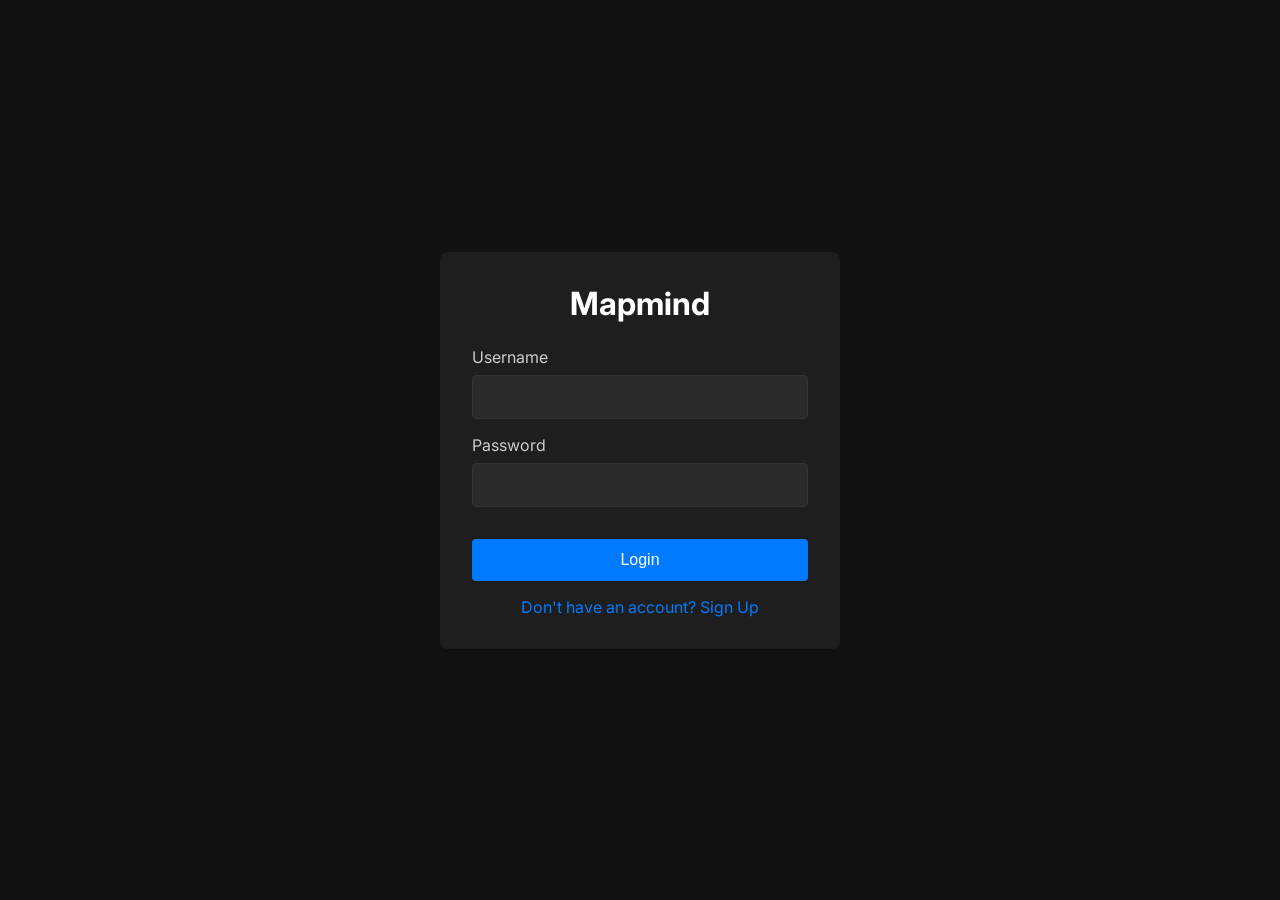
==== frontend/index.html @ 64fad878 "Add index.html to redirect to login page" ====
<!DOCTYPE html>
<html lang="en">
<head>
    <meta charset="UTF-8">
    <meta name="viewport" content="width=device-width, initial-scale=1.0">
    <title>Mapmind - Redirecting...</title>
    <script>
        window.location.href = 'login.html';
    </script>
</head>
<body>
    <p>Redirecting to login...</p>
</body>
</html>
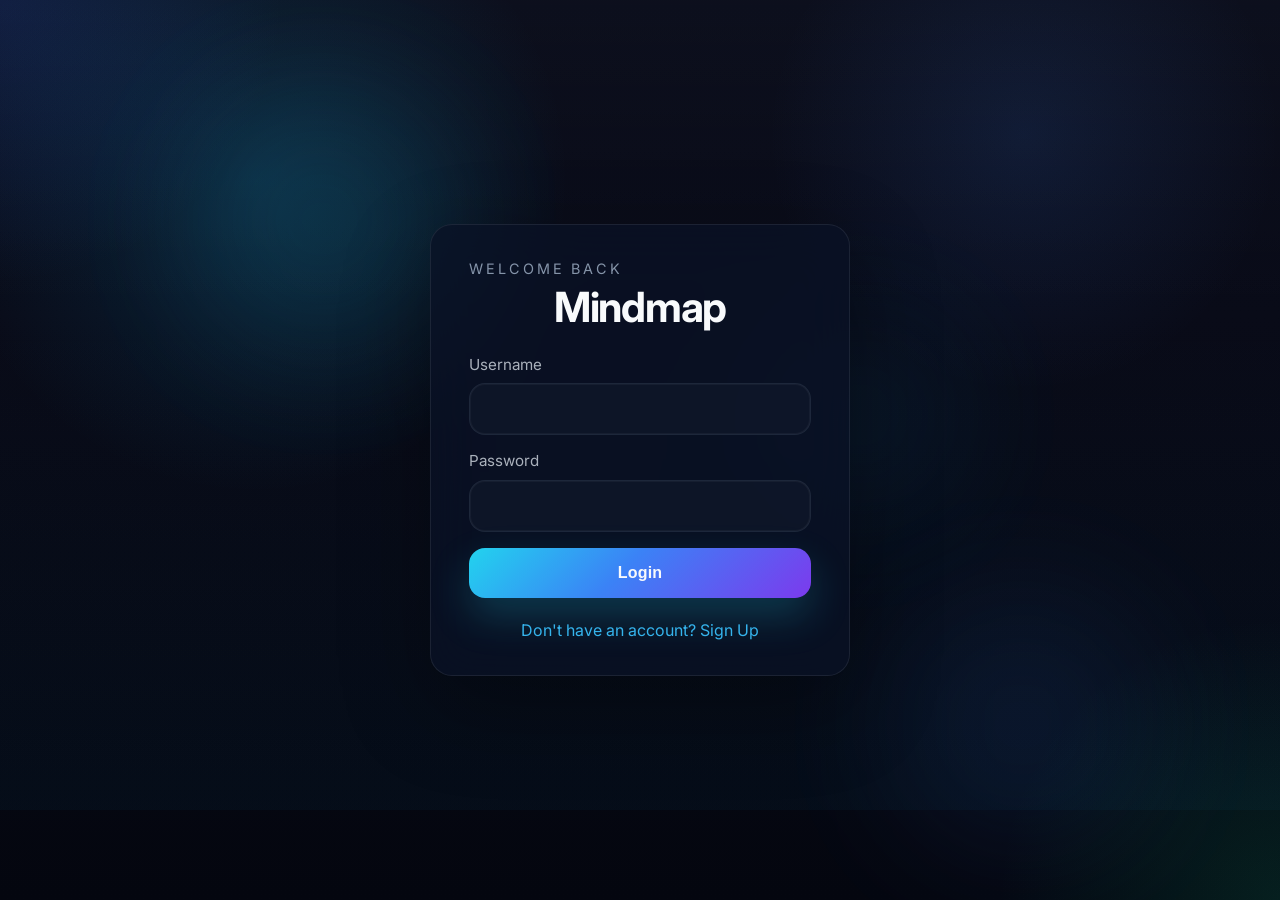
==== commit 3837b19c: "Save current backend/frontend fixes" ====
--- a/frontend/index.html
+++ b/frontend/index.html
@@ -3,12 +3,13 @@
 <head>
     <meta charset="UTF-8">
     <meta name="viewport" content="width=device-width, initial-scale=1.0">
-    <title>Mapmind - Redirecting...</title>
+    <title>Mindmap - Redirecting...</title>
     <script>
-        window.location.href = 'login.html';
+        const token = localStorage.getItem('token');
+        window.location.href = token ? 'dashboard.html' : 'login.html';
     </script>
 </head>
 <body>
     <p>Redirecting to login...</p>
 </body>
-</html>+</html>
